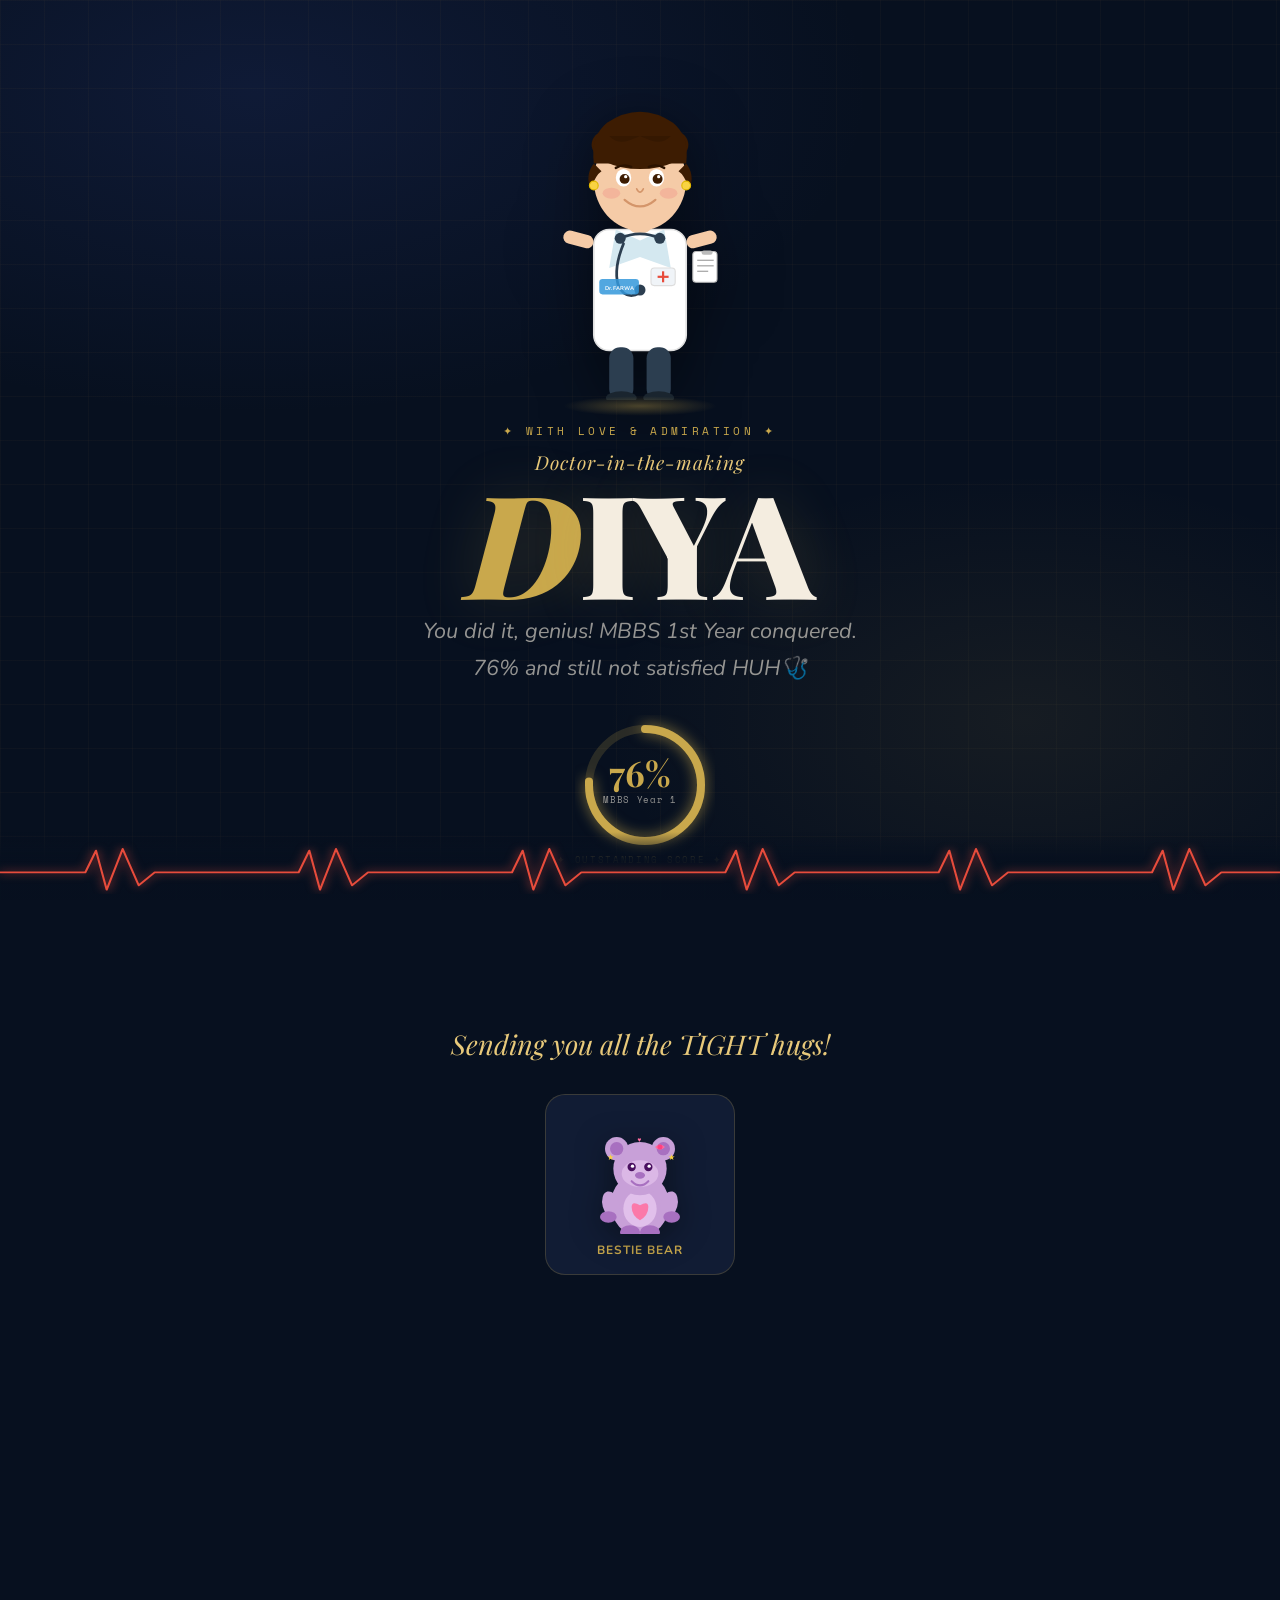
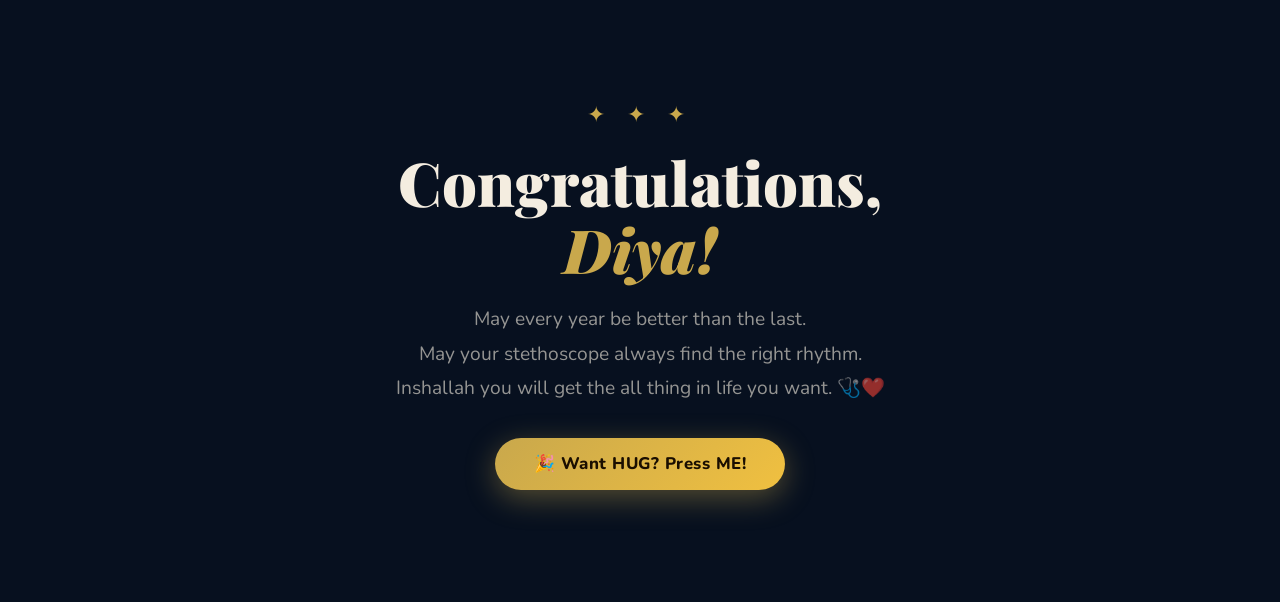
==== index.html @ 4cc09bbb "added" ====
<!DOCTYPE html>
<html lang="en">

<head>
    <meta charset="UTF-8">
    <meta name="viewport" content="width=device-width, initial-scale=1.0">
    <title>Congratulations Dr. Farwa! 🎉</title>
    <link
        href="https://fonts.googleapis.com/css2?family=Playfair+Display:ital,wght@0,400;0,700;0,900;1,400&family=Space+Mono:wght@400;700&family=Nunito:wght@300;400;600;700;900&display=swap"
        rel="stylesheet">
    <link rel="stylesheet" href="style.css">
</head>

<body>

    <!-- FLOATING PARTICLES BG -->
    <div class="bg-layer" id="bgLayer"></div>

    <!-- HEARTBEAT BAR -->
    <div class="heartbeat-bar">
        <svg class="heartbeat-svg" viewBox="0 0 1200 60" preserveAspectRatio="none">
            <polyline class="ecg-line" points="
      0,35 60,35 80,35 90,10 100,55 115,8 130,50 145,35 200,35
      260,35 280,35 290,10 300,55 315,8 330,50 345,35 400,35
      460,35 480,35 490,10 500,55 515,8 530,50 545,35 600,35
      660,35 680,35 690,10 700,55 715,8 730,50 745,35 800,35
      860,35 880,35 890,10 900,55 915,8 930,50 945,35 1000,35
      1060,35 1080,35 1090,10 1100,55 1115,8 1130,50 1145,35 1200,35
    " />
        </svg>
    </div>

    <!-- CONFETTI CANVAS -->
    <canvas id="confettiCanvas"></canvas>

    <div class="page">

        <!-- ═══════════════ HERO ═══════════════ -->
        <section class="hero">

            <!-- Doll with short hair -->
            <div class="doll-wrap" id="dollWrap">
                <svg class="doll-svg" viewBox="0 0 200 320" xmlns="http://www.w3.org/2000/svg">
                    <!-- Doctor coat body -->
                    <rect x="58" y="165" width="84" height="110" rx="14" fill="#ffffff" stroke="#e0e0e0"
                        stroke-width="1.5" />
                    <!-- Coat lapels -->
                    <polygon points="100,175 78,165 72,200 100,190" fill="#d4e8f0" />
                    <polygon points="100,175 122,165 128,200 100,190" fill="#d4e8f0" />
                    <!-- Stethoscope -->
                    <path d="M85,178 Q76,200 80,215 Q84,225 92,225 Q100,225 100,218" fill="none" stroke="#2c3e50"
                        stroke-width="2.5" stroke-linecap="round" />
                    <circle cx="100" cy="220" r="5" fill="#2c3e50" />
                    <!-- Pocket with red cross -->
                    <rect x="110" y="200" width="22" height="16" rx="3" fill="#f0f4f8" stroke="#ddd" stroke-width="1" />
                    <line x1="121" y1="203" x2="121" y2="213" stroke="#e74c3c" stroke-width="2" />
                    <line x1="116" y1="208" x2="126" y2="208" stroke="#e74c3c" stroke-width="2" />
                    <!-- Name tag -->
                    <rect x="63" y="210" width="36" height="14" rx="3" fill="#3498db" opacity="0.85" />
                    <text x="81" y="220" text-anchor="middle" font-family="Nunito" font-size="5" fill="white"
                        font-weight="700">Dr. FARWA</text>
                    <!-- Arms -->
                    <rect x="30" y="168" width="28" height="12" rx="6" fill="#f5cba7" transform="rotate(15,44,174)" />
                    <rect x="142" y="168" width="28" height="12" rx="6" fill="#f5cba7"
                        transform="rotate(-15,156,174)" />
                    <!-- Clipboard in hand -->
                    <rect x="148" y="185" width="22" height="28" rx="3" fill="#fff" stroke="#bbb" stroke-width="1" />
                    <line x1="152" y1="193" x2="167" y2="193" stroke="#aaa" stroke-width="1.2" />
                    <line x1="152" y1="198" x2="167" y2="198" stroke="#aaa" stroke-width="1.2" />
                    <line x1="152" y1="203" x2="162" y2="203" stroke="#aaa" stroke-width="1.2" />
                    <rect x="156" y="184" width="10" height="4" rx="2" fill="#bbb" />
                    <!-- Legs -->
                    <rect x="72" y="272" width="22" height="48" rx="10" fill="#2c3e50" />
                    <rect x="106" y="272" width="22" height="48" rx="10" fill="#2c3e50" />
                    <!-- Shoes -->
                    <ellipse cx="83" cy="318" rx="14" ry="6" fill="#1a252f" />
                    <ellipse cx="117" cy="318" rx="14" ry="6" fill="#1a252f" />
                    <!-- Neck -->
                    <rect x="90" y="148" width="20" height="20" rx="6" fill="#f5cba7" />
                    <!-- Head -->
                    <ellipse cx="100" cy="120" rx="42" ry="46" fill="#f5cba7" />
                    <!-- Short hair - pixie/bob style -->
                    <ellipse cx="100" cy="88" rx="44" ry="22" fill="#3d1c02" />
                    <path d="M58,105 Q55,80 70,68 Q85,58 100,58 Q115,58 130,68 Q145,80 142,105" fill="#3d1c02" />
                    <!-- Side swoops -->
                    <path d="M58,105 Q50,115 55,128 Q60,115 65,112" fill="#3d1c02" />
                    <path d="M142,105 Q150,115 145,128 Q140,115 135,112" fill="#3d1c02" />
                    <!-- Bang detail -->
                    <path d="M72,80 Q80,88 90,84 Q96,82 100,80 Q104,82 110,84 Q120,88 128,80" fill="#2a1200"
                        opacity="0.4" />
                    <!-- Eyes -->
                    <ellipse cx="85" cy="118" rx="7" ry="8" fill="white" />
                    <ellipse cx="115" cy="118" rx="7" ry="8" fill="white" />
                    <circle cx="86" cy="119" r="4.5" fill="#3d1c02" />
                    <circle cx="116" cy="119" r="4.5" fill="#3d1c02" />
                    <circle cx="87" cy="117" r="1.5" fill="white" />
                    <circle cx="117" cy="117" r="1.5" fill="white" />
                    <!-- Eyebrows -->
                    <path d="M78,109 Q85,105 92,108" fill="none" stroke="#2a1200" stroke-width="2.2"
                        stroke-linecap="round" />
                    <path d="M108,108 Q115,105 122,109" fill="none" stroke="#2a1200" stroke-width="2.2"
                        stroke-linecap="round" />
                    <!-- Nose -->
                    <path d="M97,128 Q100,134 103,128" fill="none" stroke="#d4956a" stroke-width="1.5"
                        stroke-linecap="round" />
                    <!-- Smile -->
                    <path d="M86,138 Q100,150 114,138" fill="none" stroke="#d4956a" stroke-width="2"
                        stroke-linecap="round" />
                    <!-- Rosy cheeks -->
                    <ellipse cx="74" cy="132" rx="8" ry="5" fill="#f1948a" opacity="0.4" />
                    <ellipse cx="126" cy="132" rx="8" ry="5" fill="#f1948a" opacity="0.4" />
                    <!-- Earrings -->
                    <circle cx="58" cy="125" r="4" fill="#f9d342" stroke="#e0b800" stroke-width="1" />
                    <circle cx="142" cy="125" r="4" fill="#f9d342" stroke="#e0b800" stroke-width="1" />
                    <!-- Stethoscope ears at top -->
                    <circle cx="82" cy="173" r="5" fill="#2c3e50" />
                    <circle cx="118" cy="173" r="5" fill="#2c3e50" />
                    <path d="M82,173 Q100,165 118,173" fill="none" stroke="#2c3e50" stroke-width="2.5" />
                </svg>
                <div class="doll-glow"></div>
            </div>

            <!-- Header text -->
            <p class="greeting-line">✦ With love & admiration ✦</p>

            <div class="name-block">
                <p class="dr-prefix">Doctor-in-the-making</p>
                <h1 class="main-name"><span class="gold-letter">D</span>IYA</h1>
            </div>

            <p class="tagline">You did it, genius! MBBS 1st Year <em>conquered.</em><br>76% and still not satisfied
                HUH🩺</p>

            <!-- Score ring -->
            <div class="score-badge">
                <div class="score-ring">
                    <svg width="140" height="140" viewBox="0 0 140 140">
                        <circle class="score-ring-bg" cx="70" cy="70" r="56" />
                        <circle class="score-ring-fill" cx="70" cy="70" r="56" />
                    </svg>
                    <div class="score-inner">
                        <span class="score-number">76%</span>
                        <span class="score-pct">MBBS Year 1</span>
                    </div>
                </div>
                <span class="score-label">✦ Outstanding Score ✦</span>
            </div>

        </section>

        <!-- ═══════════════ TEDDY BEARS ROW ═══════════════ -->
        <section class="bears-section">
            <div class="bears-title">Sending you all the TIGHT hugs! </div>
            <div class="bears-row">


                <!-- Bear 4 – Heart bear -->
                <div class="bear-card" style="--delay:0.45s">
                    <svg class="bear-svg" viewBox="0 0 120 140" xmlns="http://www.w3.org/2000/svg">
                        <ellipse cx="60" cy="105" rx="35" ry="38" fill="#c8a0d8" />
                        <ellipse cx="60" cy="110" rx="20" ry="22" fill="#e8c8f0" opacity="0.8" />
                        <ellipse cx="25" cy="105" rx="10" ry="16" fill="#c8a0d8" transform="rotate(-15,25,105)" />
                        <ellipse cx="95" cy="105" rx="10" ry="16" fill="#c8a0d8" transform="rotate(15,95,105)" />
                        <ellipse cx="22" cy="120" rx="10" ry="7" fill="#a870c0" />
                        <ellipse cx="98" cy="120" rx="10" ry="7" fill="#a870c0" />
                        <ellipse cx="48" cy="138" rx="12" ry="8" fill="#a870c0" />
                        <ellipse cx="72" cy="138" rx="12" ry="8" fill="#a870c0" />
                        <circle cx="60" cy="62" r="32" fill="#c8a0d8" />
                        <circle cx="32" cy="38" r="14" fill="#c8a0d8" />
                        <circle cx="32" cy="38" r="8" fill="#a870c0" />
                        <circle cx="88" cy="38" r="14" fill="#c8a0d8" />
                        <circle cx="88" cy="38" r="8" fill="#a870c0" />
                        <!-- Big heart on belly -->
                        <path d="M50,108 Q50,100 60,106 Q70,100 70,108 Q70,118 60,124 Q50,118 50,108Z" fill="#ff6b9d"
                            opacity="0.85" />
                        <!-- Face -->
                        <ellipse cx="60" cy="68" rx="22" ry="16" fill="#e8c8f0" opacity="0.6" />
                        <circle cx="50" cy="60" r="5" fill="#4a1060" />
                        <circle cx="70" cy="60" r="5" fill="#4a1060" />
                        <circle cx="51" cy="59" r="2" fill="white" />
                        <circle cx="71" cy="59" r="2" fill="white" />
                        <ellipse cx="60" cy="70" rx="6" ry="4" fill="#a870c0" />
                        <!-- Big smile -->
                        <path d="M50,77 Q60,87 70,77" fill="none" stroke="#a870c0" stroke-width="2.5"
                            stroke-linecap="round" />
                        <!-- Stars around head -->
                        <text x="20" y="52" font-size="10" fill="#f9d342">★</text>
                        <text x="94" y="52" font-size="10" fill="#f9d342">★</text>
                        <text x="57" y="30" font-size="8" fill="#ff6b9d">♥</text>
                        <!-- Bow on ear -->
                        <path d="M78,36 Q84,30 90,36 Q84,42 78,36Z" fill="#ff6b9d" />
                        <circle cx="84" cy="36" r="3" fill="#ff4080" />
                    </svg>
                    <p class="bear-label">Bestie Bear</p>
                </div>

            </div>
        </section>



        <!-- ═══════════════ BIG QUOTE ═══════════════ -->
        <section class="quote-section">
            <div class="quote-wrap">
                <div class="quote-mark">"</div>
                <blockquote class="quote-text">
                    The art of medicine consists of amusing the patient<br class="br-desktop"> while nature cures the
                    disease —<br>
                    <em>but doctors like Farwa actually cure it.</em>
                </blockquote>
                <div class="quote-attr">— Your biggest fan 💛</div>
            </div>
        </section>

        <!-- ═══════════════ FINAL WISH ═══════════════ -->
        <section class="final-section">
            <div class="final-inner">
                <div class="stars-row">✦ ✦ ✦</div>
                <h2 class="final-heading">Congratulations,<br><span class="gold-text">Diya!</span></h2>
                <p class="final-sub">May every year be better than the last.<br>May your stethoscope always find the
                    right rhythm.<br>Inshallah you will get the all thing in life you want. 🩺❤️</p>
                <button class="celebrate-btn" onclick="showHugPage()">🎉 Want HUG? Press ME!</button>
            </div>
        </section>

    </div><!-- .page -->

    <!-- ═══════════════ HUG PAGE ═══════════════ -->
    <div class="hug-page" id="hugPage">
        <div class="hug-content">
            <button class="close-hug-btn" onclick="closeHugPage()">&times;</button>

            <h2 class="hug-heading">Here's your BIGGEST HUG! 🤗</h2>

            <div class="hugging-bears">
                <!-- Left Bear (reaching out) -->
                <svg class="bear-hugging left-bear" viewBox="0 0 120 140" xmlns="http://www.w3.org/2000/svg">
                    <ellipse cx="50" cy="105" rx="35" ry="38" fill="#d4a574" />
                    <ellipse cx="50" cy="110" rx="20" ry="22" fill="#e8c497" opacity="0.8" />
                    <ellipse cx="15" cy="105" rx="10" ry="16" fill="#d4a574" transform="rotate(-15,15,105)" />
                    <ellipse cx="85" cy="105" rx="12" ry="16" fill="#d4a574" transform="rotate(25,85,105)" />
                    <ellipse cx="12" cy="120" rx="10" ry="7" fill="#b8885a" />
                    <ellipse cx="88" cy="120" rx="10" ry="7" fill="#b8885a" />
                    <ellipse cx="38" cy="138" rx="12" ry="8" fill="#b8885a" />
                    <ellipse cx="62" cy="138" rx="12" ry="8" fill="#b8885a" />
                    <circle cx="50" cy="62" r="32" fill="#d4a574" />
                    <circle cx="22" cy="38" r="14" fill="#d4a574" />
                    <circle cx="22" cy="38" r="8" fill="#b8885a" />
                    <circle cx="78" cy="38" r="14" fill="#d4a574" />
                    <circle cx="78" cy="38" r="8" fill="#b8885a" />
                    <!-- Face -->
                    <ellipse cx="50" cy="68" rx="22" ry="16" fill="#e8c497" opacity="0.6" />
                    <circle cx="40" cy="60" r="5" fill="#4a3020" />
                    <circle cx="60" cy="60" r="5" fill="#4a3020" />
                    <circle cx="41" cy="59" r="2" fill="white" />
                    <circle cx="61" cy="59" r="2" fill="white" />
                    <ellipse cx="50" cy="70" rx="6" ry="4" fill="#b8885a" />
                    <!-- Big smile -->
                    <path d="M40,77 Q50,87 60,77" fill="none" stroke="#b8885a" stroke-width="2.5"
                        stroke-linecap="round" />
                    <!-- Rosy cheeks -->
                    <ellipse cx="30" cy="132" rx="8" ry="5" fill="#f1948a" opacity="0.4" />
                    <ellipse cx="70" cy="132" rx="8" ry="5" fill="#f1948a" opacity="0.4" />
                </svg>

                <!-- Right Bear (reaching out) -->
                <svg class="bear-hugging right-bear" viewBox="0 0 120 140" xmlns="http://www.w3.org/2000/svg">
                    <ellipse cx="70" cy="105" rx="35" ry="38" fill="#c8a0d8" />
                    <ellipse cx="70" cy="110" rx="20" ry="22" fill="#e8c8f0" opacity="0.8" />
                    <ellipse cx="35" cy="105" rx="12" ry="16" fill="#c8a0d8" transform="rotate(-25,35,105)" />
                    <ellipse cx="105" cy="105" rx="10" ry="16" fill="#c8a0d8" transform="rotate(15,105,105)" />
                    <ellipse cx="32" cy="120" rx="10" ry="7" fill="#a870c0" />
                    <ellipse cx="108" cy="120" rx="10" ry="7" fill="#a870c0" />
                    <ellipse cx="58" cy="138" rx="12" ry="8" fill="#a870c0" />
                    <ellipse cx="82" cy="138" rx="12" ry="8" fill="#a870c0" />
                    <circle cx="70" cy="62" r="32" fill="#c8a0d8" />
                    <circle cx="42" cy="38" r="14" fill="#c8a0d8" />
                    <circle cx="42" cy="38" r="8" fill="#a870c0" />
                    <circle cx="98" cy="38" r="14" fill="#c8a0d8" />
                    <circle cx="98" cy="38" r="8" fill="#a870c0" />
                    <!-- Face -->
                    <ellipse cx="70" cy="68" rx="22" ry="16" fill="#e8c8f0" opacity="0.6" />
                    <circle cx="60" cy="60" r="5" fill="#4a1060" />
                    <circle cx="80" cy="60" r="5" fill="#4a1060" />
                    <circle cx="61" cy="59" r="2" fill="white" />
                    <circle cx="81" cy="59" r="2" fill="white" />
                    <ellipse cx="70" cy="70" rx="6" ry="4" fill="#a870c0" />
                    <!-- Big smile -->
                    <path d="M60,77 Q70,87 80,77" fill="none" stroke="#a870c0" stroke-width="2.5"
                        stroke-linecap="round" />
                    <!-- Rosy cheeks -->
                    <ellipse cx="50" cy="132" rx="8" ry="5" fill="#f1948a" opacity="0.4" />
                    <ellipse cx="90" cy="132" rx="8" ry="5" fill="#f1948a" opacity="0.4" />
                </svg>
            </div>

            <p class="hug-message">You deserve all the Hugs 💛<br>Congrats again, Dr. Diya! (Yahan aise hi Hugs milte
                hain) 🩺</p>
            <button class="celebrate-btn" onclick="launchConfetti(); closeHugPage()">Launch Confetti! 🎉</button>
        </div>
    </div>

    <script src="js/confetti.js"></script>
    <script src="js/main.js"></script>
    <script>
        function showHugPage() {
            const hugPage = document.getElementById('hugPage');
            hugPage.classList.add('active');
            hugPage.style.display = 'flex';
        }

        function closeHugPage() {
            const hugPage = document.getElementById('hugPage');
            hugPage.classList.remove('active');
            setTimeout(() => {
                hugPage.style.display = 'none';
            }, 300);
        }

        // Close hug page when clicking outside
        document.addEventListener('DOMContentLoaded', function () {
            const hugPage = document.getElementById('hugPage');
            hugPage.addEventListener('click', function (e) {
                if (e.target === hugPage) {
                    closeHugPage();
                }
            });
        });
    </script>
</body>

</html>
---- style.css ----
/* ═══════════════════════════════════════
   FARWA CONGRATS — style.css
   Stack: Vanilla HTML / CSS / JS
   ═══════════════════════════════════════ */

*,
*::before,
*::after {
    box-sizing: border-box;
    margin: 0;
    padding: 0;
}

:root {
    --cream: #f4ede0;
    --gold: #c9a84c;
    --gold-light: #e8c97a;
    --gold-dim: rgba(201, 168, 76, 0.18);
    --navy: #07101f;
    --navy-mid: #111827;
    --navy-soft: #1a2540;
    --red: #e74c3c;
    --pink: #ff6b9d;
    --muted: rgba(244, 237, 224, 0.6);
    --card-bg: rgba(20, 32, 58, 0.82);
    --card-border: rgba(201, 168, 76, 0.22);
}

html {
    scroll-behavior: smooth;
}

body {
    background: var(--navy);
    color: var(--cream);
    font-family: 'Nunito', sans-serif;
    overflow-x: hidden;
    min-height: 100vh;
}

/* ── CONFETTI CANVAS ── */
#confettiCanvas {
    position: fixed;
    inset: 0;
    pointer-events: none;
    z-index: 999;
}

/* ── BACKGROUND LAYER ── */
.bg-layer {
    position: fixed;
    inset: 0;
    z-index: 0;
    overflow: hidden;
    background:
        radial-gradient(ellipse 80% 60% at 20% 10%, rgba(52, 73, 160, 0.18) 0%, transparent 60%),
        radial-gradient(ellipse 60% 50% at 80% 80%, rgba(201, 168, 76, 0.08) 0%, transparent 55%),
        var(--navy);
}

.bg-layer::before {
    content: '';
    position: absolute;
    inset: 0;
    background-image:
        linear-gradient(rgba(201, 168, 76, 0.035) 1px, transparent 1px),
        linear-gradient(90deg, rgba(201, 168, 76, 0.035) 1px, transparent 1px);
    background-size: 44px 44px;
    animation: gridScroll 22s linear infinite;
}

@keyframes gridScroll {
    from {
        transform: translateY(0);
    }

    to {
        transform: translateY(44px);
    }
}

/* ── HEARTBEAT BAR ── */
.heartbeat-bar {
    position: fixed;
    bottom: 0;
    left: 0;
    right: 0;
    height: 68px;
    z-index: 100;
    background: linear-gradient(to top, rgba(7, 16, 31, 0.95) 60%, transparent);
    display: flex;
    align-items: flex-end;
    padding-bottom: 6px;
    overflow: hidden;
}

.heartbeat-svg {
    width: 100%;
    height: 52px;
}

.ecg-line {
    fill: none;
    stroke: var(--red);
    stroke-width: 2px;
    stroke-linecap: round;
    stroke-linejoin: round;
    filter: drop-shadow(0 0 5px rgba(231, 76, 60, 0.85));
    stroke-dasharray: 2400;
    stroke-dashoffset: 2400;
    animation: drawECG 2.8s ease-out forwards 0.6s, ecgPulse 1.8s ease-in-out infinite 3.5s;
}

@keyframes drawECG {
    to {
        stroke-dashoffset: 0;
    }
}

@keyframes ecgPulse {

    0%,
    100% {
        filter: drop-shadow(0 0 3px rgba(231, 76, 60, 0.6));
        stroke-width: 2px;
    }

    50% {
        filter: drop-shadow(0 0 9px rgba(231, 76, 60, 1));
        stroke-width: 2.5px;
    }
}

/* ── PAGE WRAPPER ── */
.page {
    position: relative;
    z-index: 1;
}

/* ══════════════════════════════════
   HERO
══════════════════════════════════ */
.hero {
    min-height: 100vh;
    display: flex;
    flex-direction: column;
    align-items: center;
    justify-content: center;
    text-align: center;
    padding: 3rem 1.5rem 8rem;
    gap: 0.6rem;
}

/* ── DOLL ── */
.doll-wrap {
    position: relative;
    width: min(220px, 52vw);
    margin-bottom: 0.4rem;
    opacity: 0;
    animation: dollDrop 1.1s cubic-bezier(0.34, 1.56, 0.64, 1) forwards 0.3s;
    cursor: pointer;
}

.doll-wrap:hover .doll-svg {
    transform: scale(1.05) rotate(-3deg);
}

.doll-svg {
    width: 100%;
    height: auto;
    transition: transform 0.4s ease;
    filter: drop-shadow(0 12px 30px rgba(0, 0, 0, 0.5));
}

.doll-glow {
    position: absolute;
    bottom: -10px;
    left: 50%;
    transform: translateX(-50%);
    width: 70%;
    height: 20px;
    background: radial-gradient(ellipse, rgba(201, 168, 76, 0.35) 0%, transparent 70%);
    border-radius: 50%;
    animation: glowPulse 2.5s ease-in-out infinite;
}

@keyframes dollDrop {
    from {
        opacity: 0;
        transform: translateY(-60px) scale(0.7);
    }

    to {
        opacity: 1;
        transform: translateY(0) scale(1);
    }
}

@keyframes glowPulse {

    0%,
    100% {
        opacity: 0.5;
        transform: translateX(-50%) scaleX(1);
    }

    50% {
        opacity: 1;
        transform: translateX(-50%) scaleX(1.15);
    }
}

/* ── GREETING ── */
.greeting-line {
    font-family: 'Space Mono', monospace;
    font-size: clamp(0.55rem, 1.8vw, 0.7rem);
    letter-spacing: 0.3em;
    color: var(--gold);
    text-transform: uppercase;
    opacity: 0;
    animation: fadeUp 0.7s ease-out forwards 1.2s;
}

.name-block {
    opacity: 0;
    animation: fadeUp 0.9s cubic-bezier(0.22, 1, 0.36, 1) forwards 1.5s;
}

.dr-prefix {
    font-family: 'Playfair Display', serif;
    font-size: clamp(0.85rem, 2.5vw, 1.2rem);
    font-style: italic;
    color: var(--gold-light);
    letter-spacing: 0.06em;
    margin-bottom: 0.15rem;
}

.main-name {
    font-family: 'Playfair Display', serif;
    font-size: clamp(4rem, 17vw, 9rem);
    font-weight: 900;
    line-height: 0.88;
    letter-spacing: -0.02em;
    color: var(--cream);
    text-shadow: 0 0 60px rgba(201, 168, 76, 0.2);
}

.main-name .gold-letter {
    color: var(--gold);
    font-style: italic;
    display: inline-block;
    animation: goldShimmer 3s ease-in-out infinite 2.5s;
}

@keyframes goldShimmer {

    0%,
    100% {
        text-shadow: 0 0 20px rgba(201, 168, 76, 0.4);
    }

    50% {
        text-shadow: 0 0 40px rgba(201, 168, 76, 0.9), 0 0 60px rgba(201, 168, 76, 0.3);
    }
}

.tagline {
    font-size: clamp(1rem, 2.8vw, 1.35rem);
    font-style: italic;
    color: var(--muted);
    line-height: 1.7;
    max-width: 520px;
    opacity: 0;
    animation: fadeUp 0.7s ease-out forwards 2s;
}

/* ── SCORE RING ── */
.score-badge {
    display: flex;
    flex-direction: column;
    align-items: center;
    gap: 0.5rem;
    margin-top: 1.2rem;
    opacity: 0;
    animation: fadeUp 0.7s ease-out forwards 2.4s;
}

.score-ring {
    position: relative;
    width: 130px;
    height: 130px;
}

.score-ring svg {
    transform: rotate(-90deg);
}

.score-ring-bg {
    fill: none;
    stroke: var(--gold-dim);
    stroke-width: 8;
}

.score-ring-fill {
    fill: none;
    stroke: var(--gold);
    stroke-width: 8;
    stroke-linecap: round;
    stroke-dasharray: 351;
    stroke-dashoffset: 351;
    filter: drop-shadow(0 0 7px rgba(201, 168, 76, 0.7));
    animation: fillRing 2.2s cubic-bezier(0.4, 0, 0.2, 1) forwards 2.8s;
}

@keyframes fillRing {
    to {
        stroke-dashoffset: 84;
    }
}

.score-inner {
    position: absolute;
    inset: 0;
    display: flex;
    flex-direction: column;
    align-items: center;
    justify-content: center;
    gap: 2px;
}

.score-number {
    font-family: 'Playfair Display', serif;
    font-size: 2.2rem;
    font-weight: 700;
    color: var(--gold);
    line-height: 1;
}

.score-pct {
    font-family: 'Space Mono', monospace;
    font-size: 0.55rem;
    letter-spacing: 0.08em;
    color: var(--muted);
}

.score-label {
    font-family: 'Space Mono', monospace;
    font-size: 0.58rem;
    letter-spacing: 0.18em;
    color: var(--gold);
    text-transform: uppercase;
}

/* ══════════════════════════════════
   BEARS SECTION
══════════════════════════════════ */
.bears-section {
    padding: 2rem 1.2rem 3rem;
    text-align: center;
}

.bears-title {
    font-family: 'Playfair Display', serif;
    font-size: clamp(1.2rem, 4vw, 1.7rem);
    font-style: italic;
    color: var(--gold-light);
    margin-bottom: 2rem;
    opacity: 0;
    animation: fadeUp 0.7s ease-out forwards 3s;
}

.bears-row {
    display: flex;
    flex-wrap: wrap;
    justify-content: center;
    gap: 1rem;
    max-width: 920px;
    margin: 0 auto;
}

.bear-card {
    display: flex;
    flex-direction: column;
    align-items: center;
    gap: 0.5rem;
    background: var(--card-bg);
    border: 1px solid var(--card-border);
    border-radius: 20px;
    padding: 1.4rem 1rem 1rem;
    width: min(180px, 42vw);
    opacity: 0;
    transform: translateY(30px) scale(0.9);
    animation: bearPop 0.6s cubic-bezier(0.34, 1.56, 0.64, 1) forwards;
    animation-delay: calc(3.2s + var(--delay));
    cursor: pointer;
    transition: transform 0.3s ease, box-shadow 0.3s ease, border-color 0.3s ease;
}

.bear-card:hover {
    transform: translateY(-8px) scale(1.04) rotate(-1deg);
    box-shadow: 0 20px 50px rgba(0, 0, 0, 0.5), 0 0 20px rgba(201, 168, 76, 0.1);
    border-color: rgba(201, 168, 76, 0.5);
}

@keyframes bearPop {
    from {
        opacity: 0;
        transform: translateY(30px) scale(0.85);
    }

    to {
        opacity: 1;
        transform: translateY(0) scale(1);
    }
}

.bear-svg {
    width: 100px;
    height: auto;
    filter: drop-shadow(0 6px 16px rgba(0, 0, 0, 0.4));
}

.bear-label {
    font-family: 'Nunito', sans-serif;
    font-size: 0.75rem;
    font-weight: 700;
    letter-spacing: 0.08em;
    text-transform: uppercase;
    color: var(--gold);
}

/* ══════════════════════════════════
   ACHIEVEMENT CARDS
══════════════════════════════════ */
.cards-section {
    display: grid;
    grid-template-columns: repeat(auto-fit, minmax(260px, 1fr));
    gap: 1.2rem;
    max-width: 920px;
    margin: 0 auto;
    padding: 2rem 1.2rem 3rem;
}

.card {
    background: var(--card-bg);
    border: 1px solid var(--card-border);
    border-radius: 18px;
    padding: 1.8rem 1.6rem;
    position: relative;
    overflow: hidden;
    opacity: 0;
    transform: translateY(24px);
    transition: transform 0.35s ease, border-color 0.3s ease, box-shadow 0.3s ease;
    backdrop-filter: blur(8px);
}

.card.card-glow {
    border-color: rgba(201, 168, 76, 0.45);
}

.card.card-glow::before {
    content: '';
    position: absolute;
    inset: 0;
    background: radial-gradient(ellipse 80% 60% at 50% 0%, rgba(201, 168, 76, 0.08) 0%, transparent 70%);
    pointer-events: none;
}

.card::after {
    content: '';
    position: absolute;
    top: 0;
    left: 0;
    right: 0;
    height: 2px;
    background: linear-gradient(90deg, transparent, var(--gold), transparent);
    opacity: 0;
    transition: opacity 0.3s ease;
}

.card:hover {
    transform: translateY(-5px);
    border-color: rgba(201, 168, 76, 0.5);
}

.card:hover::after {
    opacity: 1;
}

.card:hover {
    box-shadow: 0 16px 48px rgba(0, 0, 0, 0.4);
}

.card.visible {
    animation: cardSlideIn 0.6s cubic-bezier(0.22, 1, 0.36, 1) forwards;
}

@keyframes cardSlideIn {
    from {
        opacity: 0;
        transform: translateY(24px);
    }

    to {
        opacity: 1;
        transform: translateY(0);
    }
}

.card-icon {
    font-size: 2.2rem;
    margin-bottom: 0.7rem;
    line-height: 1;
}

.card-title {
    font-family: 'Playfair Display', serif;
    font-size: 1.15rem;
    font-weight: 700;
    color: var(--gold-light);
    margin-bottom: 0.6rem;
}

.card-body {
    font-size: 0.95rem;
    line-height: 1.65;
    color: var(--muted);
}

/* ══════════════════════════════════
   QUOTE
══════════════════════════════════ */
.quote-section {
    padding: 3rem 1.5rem 3rem;
    display: flex;
    justify-content: center;
}

.quote-wrap {
    max-width: 680px;
    text-align: center;
    opacity: 0;
    transform: translateY(20px);
    transition: opacity 0.8s ease, transform 0.8s ease;
}

.quote-wrap.visible {
    opacity: 1;
    transform: translateY(0);
}

.quote-mark {
    font-family: 'Playfair Display', serif;
    font-size: 6rem;
    line-height: 0.6;
    color: var(--gold);
    opacity: 0.4;
    margin-bottom: -0.5rem;
}

.quote-text {
    font-family: 'Cormorant Garamond', Georgia, serif;
    font-size: clamp(1.15rem, 3.5vw, 1.7rem);
    font-style: italic;
    line-height: 1.75;
    color: var(--cream);
}

.quote-text em {
    color: var(--gold-light);
    font-style: normal;
    font-weight: 600;
}

.quote-attr {
    margin-top: 1.2rem;
    font-size: 0.9rem;
    color: var(--gold);
    letter-spacing: 0.05em;
}

.br-desktop {
    display: none;
}

@media (min-width: 640px) {
    .br-desktop {
        display: block;
    }
}

/* ══════════════════════════════════
   FINAL
══════════════════════════════════ */
.final-section {
    padding: 3rem 1.5rem 7rem;
    text-align: center;
}

.final-inner {
    max-width: 600px;
    margin: 0 auto;
}

.stars-row {
    font-size: 1.4rem;
    color: var(--gold);
    letter-spacing: 0.5rem;
    margin-bottom: 1.2rem;
    animation: starsSpin 8s linear infinite;
    display: inline-block;
}

@keyframes starsSpin {

    0%,
    100% {
        letter-spacing: 0.5rem;
    }

    50% {
        letter-spacing: 0.8rem;
    }
}

.final-heading {
    font-family: 'Playfair Display', serif;
    font-size: clamp(2rem, 8vw, 3.8rem);
    font-weight: 900;
    line-height: 1.1;
    color: var(--cream);
    margin-bottom: 1.2rem;
}

.gold-text {
    color: var(--gold);
    font-style: italic;
}

.final-sub {
    font-size: clamp(1rem, 3vw, 1.2rem);
    line-height: 1.8;
    color: var(--muted);
    margin-bottom: 2rem;
}

.celebrate-btn {
    background: linear-gradient(135deg, var(--gold) 0%, #f0c040 100%);
    color: #1a0e00;
    border: none;
    padding: 0.9rem 2.4rem;
    font-family: 'Nunito', sans-serif;
    font-size: 1.05rem;
    font-weight: 800;
    border-radius: 50px;
    cursor: pointer;
    letter-spacing: 0.03em;
    box-shadow: 0 8px 30px rgba(201, 168, 76, 0.4);
    transition: transform 0.2s ease, box-shadow 0.2s ease;
}

.celebrate-btn:hover {
    transform: translateY(-3px) scale(1.05);
    box-shadow: 0 14px 40px rgba(201, 168, 76, 0.55);
}

.celebrate-btn:active {
    transform: scale(0.97);
}

/* ══════════════════════════════════
   HUG PAGE
══════════════════════════════════ */
.hug-page {
    position: fixed;
    inset: 0;
    z-index: 2000;
    display: none;
    align-items: center;
    justify-content: center;
    background: rgba(7, 16, 31, 0.95);
    opacity: 0;
    transition: opacity 0.4s ease;
    backdrop-filter: blur(5px);
}

.hug-page.active {
    opacity: 1;
}

.hug-content {
    position: relative;
    text-align: center;
    max-width: 700px;
    padding: 3rem 2rem;
    animation: hugPageSlideUp 0.5s cubic-bezier(0.22, 1, 0.36, 1) forwards;
}

@keyframes hugPageSlideUp {
    from {
        opacity: 0;
        transform: translateY(40px) scale(0.95);
    }

    to {
        opacity: 1;
        transform: translateY(0) scale(1);
    }
}

.close-hug-btn {
    position: absolute;
    top: 1.5rem;
    right: 1.5rem;
    width: 40px;
    height: 40px;
    border: none;
    background: rgba(201, 168, 76, 0.15);
    color: var(--cream);
    font-size: 2rem;
    border-radius: 50%;
    cursor: pointer;
    transition: all 0.3s ease;
    display: flex;
    align-items: center;
    justify-content: center;
    line-height: 1;
}

.close-hug-btn:hover {
    background: rgba(201, 168, 76, 0.3);
    transform: rotate(90deg) scale(1.1);
}

.hug-heading {
    font-family: 'Playfair Display', serif;
    font-size: clamp(2rem, 7vw, 3rem);
    font-weight: 900;
    color: var(--cream);
    margin-bottom: 2rem;
}

.hugging-bears {
    display: flex;
    align-items: center;
    justify-content: center;
    margin: 2rem 0;
    position: relative;
    height: 280px;
}

.bear-hugging {
    width: 160px;
    height: auto;
    filter: drop-shadow(0 8px 20px rgba(0, 0, 0, 0.5));
    margin: 0 -30px;
    position: relative;
}

.left-bear {
    animation: bearBounceLeft 2.5s ease-in-out infinite;
    z-index: 2;
}

.right-bear {
    animation: bearBounceRight 2.5s ease-in-out infinite;
    z-index: 3;
}

@keyframes bearBounce {

    0%,
    100% {
        transform: translateY(0);
    }

    50% {
        transform: translateY(-15px);
    }
}

.left-bear {
    animation: bearBounceLeft 2.5s ease-in-out infinite;
}

.right-bear {
    animation: bearBounceRight 2.5s ease-in-out infinite;
}

@keyframes bearBounceLeft {

    0%,
    100% {
        transform: scaleX(-1) translateX(10px) translateY(0);
    }

    50% {
        transform: scaleX(-1) translateX(-10px) translateY(-15px);
    }
}

@keyframes bearBounceRight {

    0%,
    100% {
        transform: translateX(-10px) translateY(0);
    }

    50% {
        transform: translateX(10px) translateY(-15px);
    }
}

.hug-message {
    font-size: clamp(1.1rem, 3vw, 1.3rem);
    color: var(--muted);
    line-height: 1.8;
    margin: 2rem 0;
    font-style: italic;
}

/* ══════════════════════════════════
   SHARED ANIMATIONS
══════════════════════════════════ */
@keyframes fadeUp {
    from {
        opacity: 0;
        transform: translateY(18px);
    }

    to {
        opacity: 1;
        transform: translateY(0);
    }
}

/* ══════════════════════════════════
   RESPONSIVE — MOBILE FIRST
══════════════════════════════════ */
@media (max-width: 480px) {
    .hero {
        padding: 2rem 1rem 7rem;
        gap: 0.4rem;
    }

    .doll-wrap {
        width: 48vw;
    }

    .bears-row {
        gap: 0.8rem;
    }

    .bear-card {
        width: calc(46vw - 0.5rem);
        padding: 1rem 0.7rem 0.8rem;
    }

    .bear-svg {
        width: 80px;
    }

    .cards-section {
        grid-template-columns: 1fr;
        padding: 1.5rem 1rem 2rem;
    }

    .score-ring {
        width: 110px;
        height: 110px;
    }

    .score-number {
        font-size: 1.9rem;
    }

    .hug-content {
        padding: 2rem 1.5rem;
    }

    .hugging-bears {
        height: 220px;
        gap: 0;
    }

    .bear-hugging {
        width: 120px;
    }

    .close-hug-btn {
        width: 35px;
        height: 35px;
        font-size: 1.5rem;
    }
}

@media (min-width: 481px) and (max-width: 768px) {
    .cards-section {
        grid-template-columns: repeat(2, 1fr);
    }

    .bear-card {
        width: 160px;
    }
}

@media (min-width: 769px) {
    .bears-row {
        flex-wrap: nowrap;
    }

    .bear-card {
        width: 190px;
    }
}
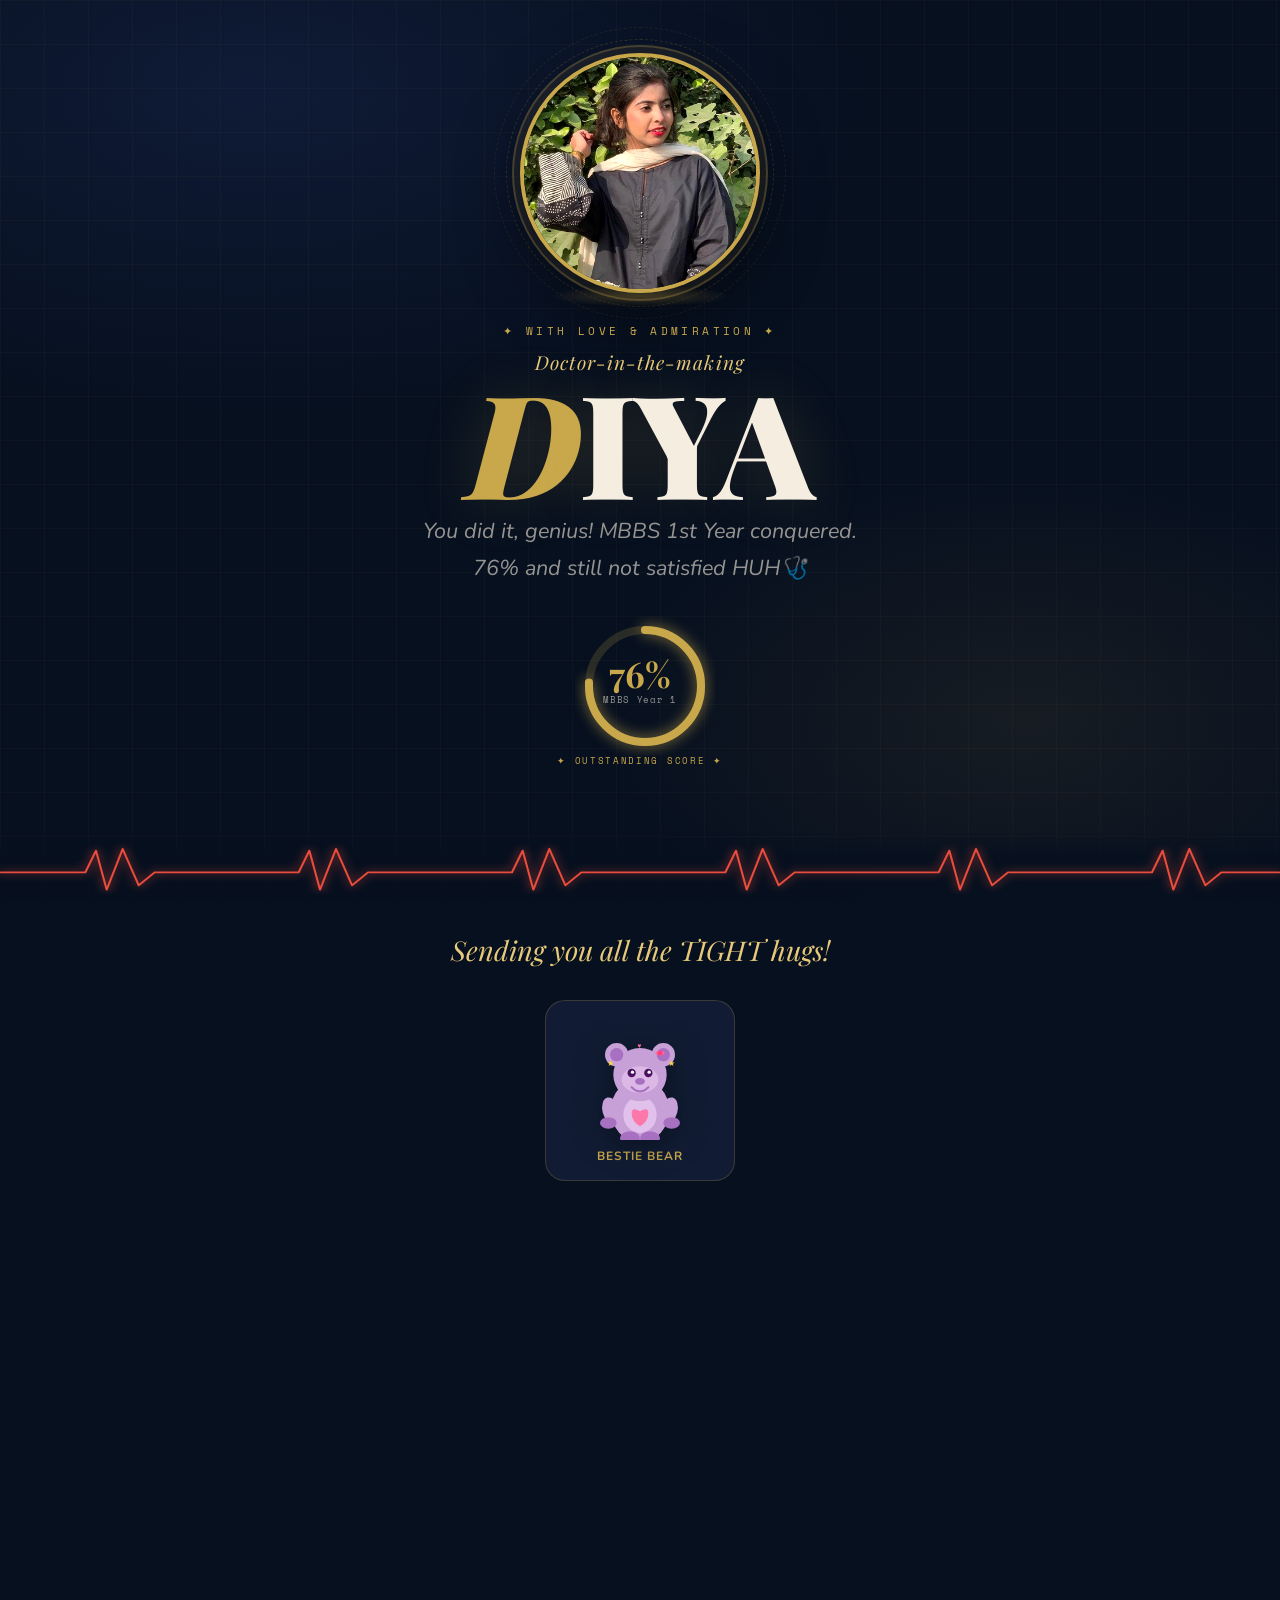
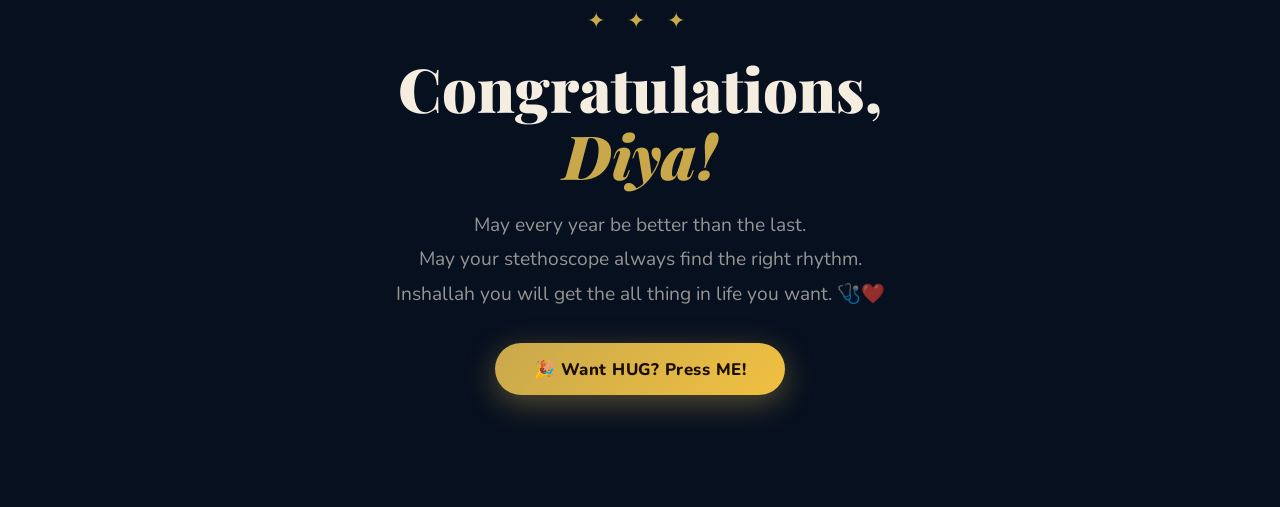
==== commit 035439be: "added" ====
--- a/index.html
+++ b/index.html
@@ -4,7 +4,7 @@
 <head>
     <meta charset="UTF-8">
     <meta name="viewport" content="width=device-width, initial-scale=1.0">
-    <title>Congratulations Dr. Farwa! 🎉</title>
+    <title>Congratulations Dr. Diya! 🎉</title>
     <link
         href="https://fonts.googleapis.com/css2?family=Playfair+Display:ital,wght@0,400;0,700;0,900;1,400&family=Space+Mono:wght@400;700&family=Nunito:wght@300;400;600;700;900&display=swap"
         rel="stylesheet">
@@ -38,86 +38,26 @@
         <!-- ═══════════════ HERO ═══════════════ -->
         <section class="hero">
 
-            <!-- Doll with short hair -->
-            <div class="doll-wrap" id="dollWrap">
-                <svg class="doll-svg" viewBox="0 0 200 320" xmlns="http://www.w3.org/2000/svg">
-                    <!-- Doctor coat body -->
-                    <rect x="58" y="165" width="84" height="110" rx="14" fill="#ffffff" stroke="#e0e0e0"
-                        stroke-width="1.5" />
-                    <!-- Coat lapels -->
-                    <polygon points="100,175 78,165 72,200 100,190" fill="#d4e8f0" />
-                    <polygon points="100,175 122,165 128,200 100,190" fill="#d4e8f0" />
-                    <!-- Stethoscope -->
-                    <path d="M85,178 Q76,200 80,215 Q84,225 92,225 Q100,225 100,218" fill="none" stroke="#2c3e50"
-                        stroke-width="2.5" stroke-linecap="round" />
-                    <circle cx="100" cy="220" r="5" fill="#2c3e50" />
-                    <!-- Pocket with red cross -->
-                    <rect x="110" y="200" width="22" height="16" rx="3" fill="#f0f4f8" stroke="#ddd" stroke-width="1" />
-                    <line x1="121" y1="203" x2="121" y2="213" stroke="#e74c3c" stroke-width="2" />
-                    <line x1="116" y1="208" x2="126" y2="208" stroke="#e74c3c" stroke-width="2" />
-                    <!-- Name tag -->
-                    <rect x="63" y="210" width="36" height="14" rx="3" fill="#3498db" opacity="0.85" />
-                    <text x="81" y="220" text-anchor="middle" font-family="Nunito" font-size="5" fill="white"
-                        font-weight="700">Dr. FARWA</text>
-                    <!-- Arms -->
-                    <rect x="30" y="168" width="28" height="12" rx="6" fill="#f5cba7" transform="rotate(15,44,174)" />
-                    <rect x="142" y="168" width="28" height="12" rx="6" fill="#f5cba7"
-                        transform="rotate(-15,156,174)" />
-                    <!-- Clipboard in hand -->
-                    <rect x="148" y="185" width="22" height="28" rx="3" fill="#fff" stroke="#bbb" stroke-width="1" />
-                    <line x1="152" y1="193" x2="167" y2="193" stroke="#aaa" stroke-width="1.2" />
-                    <line x1="152" y1="198" x2="167" y2="198" stroke="#aaa" stroke-width="1.2" />
-                    <line x1="152" y1="203" x2="162" y2="203" stroke="#aaa" stroke-width="1.2" />
-                    <rect x="156" y="184" width="10" height="4" rx="2" fill="#bbb" />
-                    <!-- Legs -->
-                    <rect x="72" y="272" width="22" height="48" rx="10" fill="#2c3e50" />
-                    <rect x="106" y="272" width="22" height="48" rx="10" fill="#2c3e50" />
-                    <!-- Shoes -->
-                    <ellipse cx="83" cy="318" rx="14" ry="6" fill="#1a252f" />
-                    <ellipse cx="117" cy="318" rx="14" ry="6" fill="#1a252f" />
-                    <!-- Neck -->
-                    <rect x="90" y="148" width="20" height="20" rx="6" fill="#f5cba7" />
-                    <!-- Head -->
-                    <ellipse cx="100" cy="120" rx="42" ry="46" fill="#f5cba7" />
-                    <!-- Short hair - pixie/bob style -->
-                    <ellipse cx="100" cy="88" rx="44" ry="22" fill="#3d1c02" />
-                    <path d="M58,105 Q55,80 70,68 Q85,58 100,58 Q115,58 130,68 Q145,80 142,105" fill="#3d1c02" />
-                    <!-- Side swoops -->
-                    <path d="M58,105 Q50,115 55,128 Q60,115 65,112" fill="#3d1c02" />
-                    <path d="M142,105 Q150,115 145,128 Q140,115 135,112" fill="#3d1c02" />
-                    <!-- Bang detail -->
-                    <path d="M72,80 Q80,88 90,84 Q96,82 100,80 Q104,82 110,84 Q120,88 128,80" fill="#2a1200"
-                        opacity="0.4" />
-                    <!-- Eyes -->
-                    <ellipse cx="85" cy="118" rx="7" ry="8" fill="white" />
-                    <ellipse cx="115" cy="118" rx="7" ry="8" fill="white" />
-                    <circle cx="86" cy="119" r="4.5" fill="#3d1c02" />
-                    <circle cx="116" cy="119" r="4.5" fill="#3d1c02" />
-                    <circle cx="87" cy="117" r="1.5" fill="white" />
-                    <circle cx="117" cy="117" r="1.5" fill="white" />
-                    <!-- Eyebrows -->
-                    <path d="M78,109 Q85,105 92,108" fill="none" stroke="#2a1200" stroke-width="2.2"
-                        stroke-linecap="round" />
-                    <path d="M108,108 Q115,105 122,109" fill="none" stroke="#2a1200" stroke-width="2.2"
-                        stroke-linecap="round" />
-                    <!-- Nose -->
-                    <path d="M97,128 Q100,134 103,128" fill="none" stroke="#d4956a" stroke-width="1.5"
-                        stroke-linecap="round" />
-                    <!-- Smile -->
-                    <path d="M86,138 Q100,150 114,138" fill="none" stroke="#d4956a" stroke-width="2"
-                        stroke-linecap="round" />
-                    <!-- Rosy cheeks -->
-                    <ellipse cx="74" cy="132" rx="8" ry="5" fill="#f1948a" opacity="0.4" />
-                    <ellipse cx="126" cy="132" rx="8" ry="5" fill="#f1948a" opacity="0.4" />
-                    <!-- Earrings -->
-                    <circle cx="58" cy="125" r="4" fill="#f9d342" stroke="#e0b800" stroke-width="1" />
-                    <circle cx="142" cy="125" r="4" fill="#f9d342" stroke="#e0b800" stroke-width="1" />
-                    <!-- Stethoscope ears at top -->
-                    <circle cx="82" cy="173" r="5" fill="#2c3e50" />
-                    <circle cx="118" cy="173" r="5" fill="#2c3e50" />
-                    <path d="M82,173 Q100,165 118,173" fill="none" stroke="#2c3e50" stroke-width="2.5" />
-                </svg>
-                <div class="doll-glow"></div>
+            <!-- ★ PHOTO PLACEHOLDER — replace farwa-photo.jpg with Farwa's actual picture ★ -->
+            <div class="photo-wrap" id="dollWrap">
+                <div class="photo-frame">
+                    <img src="a.jpeg" alt="Dr. Farwa" class="farwa-photo"
+                        onerror="this.style.display='none'; document.getElementById('photoPlaceholder').style.display='flex';" />
+                    <!-- Shown only when the image file is missing -->
+                    <div class="photo-placeholder" id="photoPlaceholder">
+                        <span class="placeholder-icon">🩺</span>
+                        <span class="placeholder-text">Add <code>farwa-photo.jpg</code><br>in the same folder</span>
+                    </div>
+                </div>
+                <!-- Decorative rings around the photo -->
+                <div class="photo-ring photo-ring-1"></div>
+                <div class="photo-ring photo-ring-2"></div>
+                <!-- Gold sparkle dots -->
+                <div class="sparkle s1">✦</div>
+                <div class="sparkle s2">✦</div>
+                <div class="sparkle s3">★</div>
+                <div class="sparkle s4">✦</div>
+                <div class="photo-glow"></div>
             </div>
 
             <!-- Header text -->
@@ -296,7 +236,7 @@
 
             <p class="hug-message">You deserve all the Hugs 💛<br>Congrats again, Dr. Diya! (Yahan aise hi Hugs milte
                 hain) 🩺</p>
-            <button class="celebrate-btn" onclick="launchConfetti(); closeHugPage()">Launch Confetti! 🎉</button>
+            <button class="celebrate-btn" onclick="launchConfetti(); closeHugPage()">HUH</button>
         </div>
     </div>
 
--- a/style.css
+++ b/style.css
@@ -151,39 +151,210 @@
     gap: 0.6rem;
 }
 
-/* ── DOLL ── */
-.doll-wrap {
+/* ══════════════════════════════════
+   PHOTO — replaces the old doll SVG
+══════════════════════════════════ */
+
+/* Outer wrapper — same slot as .doll-wrap was */
+.photo-wrap {
     position: relative;
-    width: min(220px, 52vw);
-    margin-bottom: 0.4rem;
+    width: min(240px, 58vw);
+    margin-bottom: 1.2rem;
     opacity: 0;
     animation: dollDrop 1.1s cubic-bezier(0.34, 1.56, 0.64, 1) forwards 0.3s;
-    cursor: pointer;
-}
-
-.doll-wrap:hover .doll-svg {
-    transform: scale(1.05) rotate(-3deg);
-}
-
-.doll-svg {
+    cursor: default;
+    /* centre everything inside */
+    display: flex;
+    align-items: center;
+    justify-content: center;
+}
+
+/* The circular frame that clips the photo */
+.photo-frame {
+    position: relative;
     width: 100%;
-    height: auto;
-    transition: transform 0.4s ease;
-    filter: drop-shadow(0 12px 30px rgba(0, 0, 0, 0.5));
-}
-
-.doll-glow {
+    aspect-ratio: 1 / 1;
+    /* always a perfect circle */
+    border-radius: 50%;
+    overflow: hidden;
+    /* multi-layer gold border */
+    border: 4px solid var(--gold);
+    outline: 2px solid rgba(201, 168, 76, 0.25);
+    outline-offset: 6px;
+    box-shadow:
+        0 0 0 8px rgba(201, 168, 76, 0.08),
+        0 20px 60px rgba(0, 0, 0, 0.55),
+        inset 0 0 30px rgba(0, 0, 0, 0.15);
+    transition: transform 0.4s ease, box-shadow 0.4s ease;
+    z-index: 2;
+}
+
+.photo-wrap:hover .photo-frame {
+    transform: scale(1.04);
+    box-shadow:
+        0 0 0 10px rgba(201, 168, 76, 0.14),
+        0 28px 72px rgba(0, 0, 0, 0.6),
+        inset 0 0 30px rgba(0, 0, 0, 0.1);
+}
+
+/* The actual photo */
+.farwa-photo {
+    width: 100%;
+    height: 100%;
+    object-fit: cover;
+    /* fills circle, crops if needed */
+    object-position: center top;
+    /* bias toward the face */
+    display: block;
+    filter:
+        brightness(1.05) contrast(1.04) saturate(1.08);
+    /* subtle pop */
+    transition: filter 0.4s ease, transform 0.4s ease;
+}
+
+.photo-wrap:hover .farwa-photo {
+    filter: brightness(1.1) contrast(1.05) saturate(1.12);
+    transform: scale(1.03);
+}
+
+/* ── Fallback placeholder (shown if image file is missing) ── */
+.photo-placeholder {
+    display: none;
+    /* hidden by default; shown via JS onerror */
+    width: 100%;
+    height: 100%;
+    flex-direction: column;
+    align-items: center;
+    justify-content: center;
+    gap: 0.6rem;
+    background: linear-gradient(135deg, var(--navy-soft) 0%, #0d1b35 100%);
+    border-radius: 50%;
+    text-align: center;
+    padding: 1rem;
+}
+
+.placeholder-icon {
+    font-size: 2.8rem;
+    line-height: 1;
+}
+
+.placeholder-text {
+    font-family: 'Nunito', sans-serif;
+    font-size: 0.68rem;
+    line-height: 1.5;
+    color: var(--muted);
+}
+
+.placeholder-text code {
+    display: inline-block;
+    margin-top: 0.3rem;
+    font-size: 0.65rem;
+    color: var(--gold);
+    background: rgba(201, 168, 76, 0.1);
+    padding: 0.1rem 0.4rem;
+    border-radius: 4px;
+    border: 1px solid rgba(201, 168, 76, 0.25);
+    font-family: 'Space Mono', monospace;
+}
+
+/* ── Decorative spinning rings behind the photo ── */
+.photo-ring {
     position: absolute;
-    bottom: -10px;
+    border-radius: 50%;
+    border: 1.5px dashed rgba(201, 168, 76, 0.22);
+    z-index: 1;
+    pointer-events: none;
+}
+
+.photo-ring-1 {
+    width: calc(100% + 28px);
+    height: calc(100% + 28px);
+    animation: ringRotate 18s linear infinite;
+}
+
+.photo-ring-2 {
+    width: calc(100% + 52px);
+    height: calc(100% + 52px);
+    border-color: rgba(201, 168, 76, 0.12);
+    animation: ringRotate 30s linear infinite reverse;
+}
+
+@keyframes ringRotate {
+    from {
+        transform: rotate(0deg);
+    }
+
+    to {
+        transform: rotate(360deg);
+    }
+}
+
+/* ── Gold sparkle dots ── */
+.sparkle {
+    position: absolute;
+    font-size: 0.75rem;
+    color: var(--gold);
+    opacity: 0;
+    z-index: 3;
+    pointer-events: none;
+    animation: sparklePop 3s ease-in-out infinite;
+}
+
+.s1 {
+    top: -8px;
+    left: 50%;
+    animation-delay: 0s;
+}
+
+.s2 {
+    bottom: -8px;
+    right: 18%;
+    animation-delay: 0.75s;
+}
+
+.s3 {
+    top: 20%;
+    right: -12px;
+    animation-delay: 1.5s;
+    font-size: 0.9rem;
+}
+
+.s4 {
+    top: 50%;
+    left: -12px;
+    animation-delay: 2.2s;
+}
+
+@keyframes sparklePop {
+
+    0%,
+    100% {
+        opacity: 0;
+        transform: scale(0.5) rotate(0deg);
+    }
+
+    40%,
+    60% {
+        opacity: 1;
+        transform: scale(1.2) rotate(20deg);
+    }
+}
+
+/* ── Glow halo under the photo ── */
+.photo-glow {
+    position: absolute;
+    bottom: -14px;
     left: 50%;
     transform: translateX(-50%);
-    width: 70%;
-    height: 20px;
-    background: radial-gradient(ellipse, rgba(201, 168, 76, 0.35) 0%, transparent 70%);
+    width: 75%;
+    height: 22px;
+    background: radial-gradient(ellipse, rgba(201, 168, 76, 0.4) 0%, transparent 70%);
     border-radius: 50%;
     animation: glowPulse 2.5s ease-in-out infinite;
-}
-
+    z-index: 0;
+}
+
+/* shared entrance animation (same as old doll) */
 @keyframes dollDrop {
     from {
         opacity: 0;
@@ -843,8 +1014,13 @@
         gap: 0.4rem;
     }
 
-    .doll-wrap {
-        width: 48vw;
+    .photo-wrap {
+        width: 54vw;
+    }
+
+    .photo-ring-1,
+    .photo-ring-2 {
+        display: none;
     }
 
     .bears-row {
